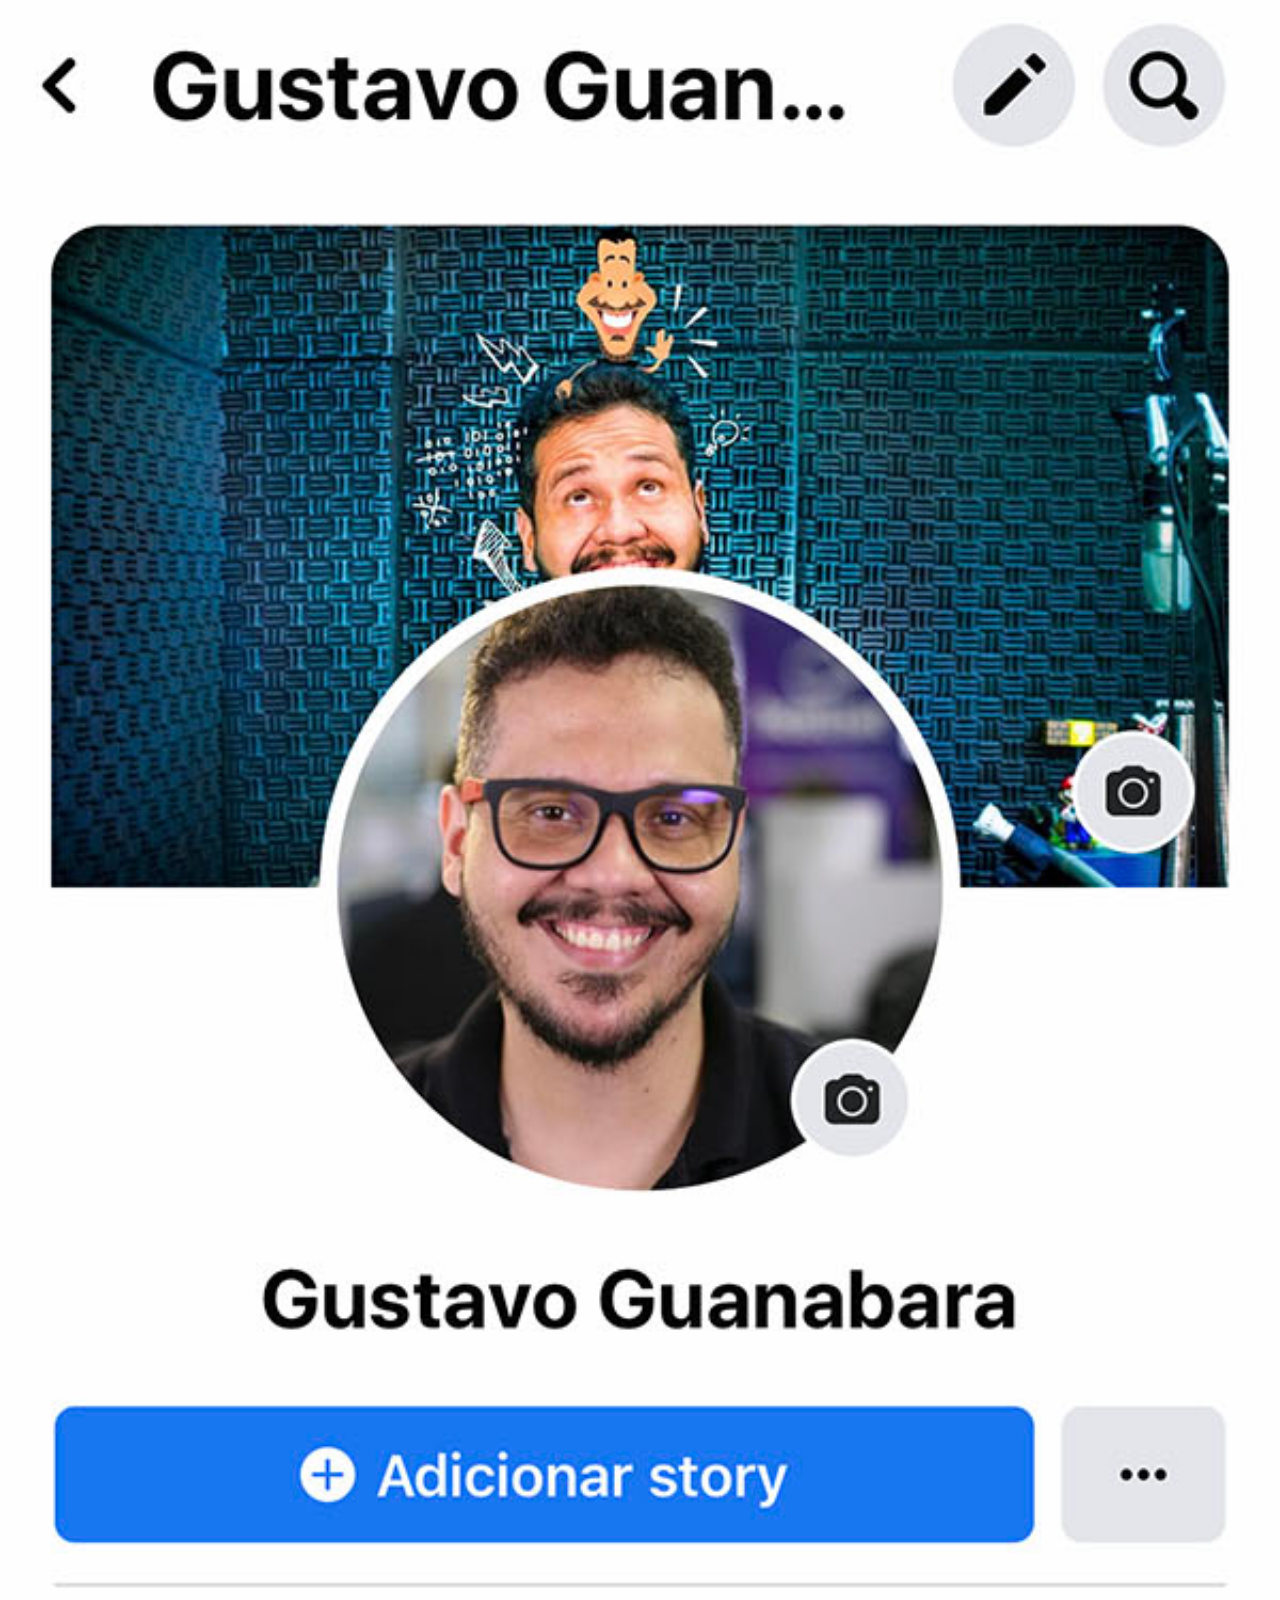
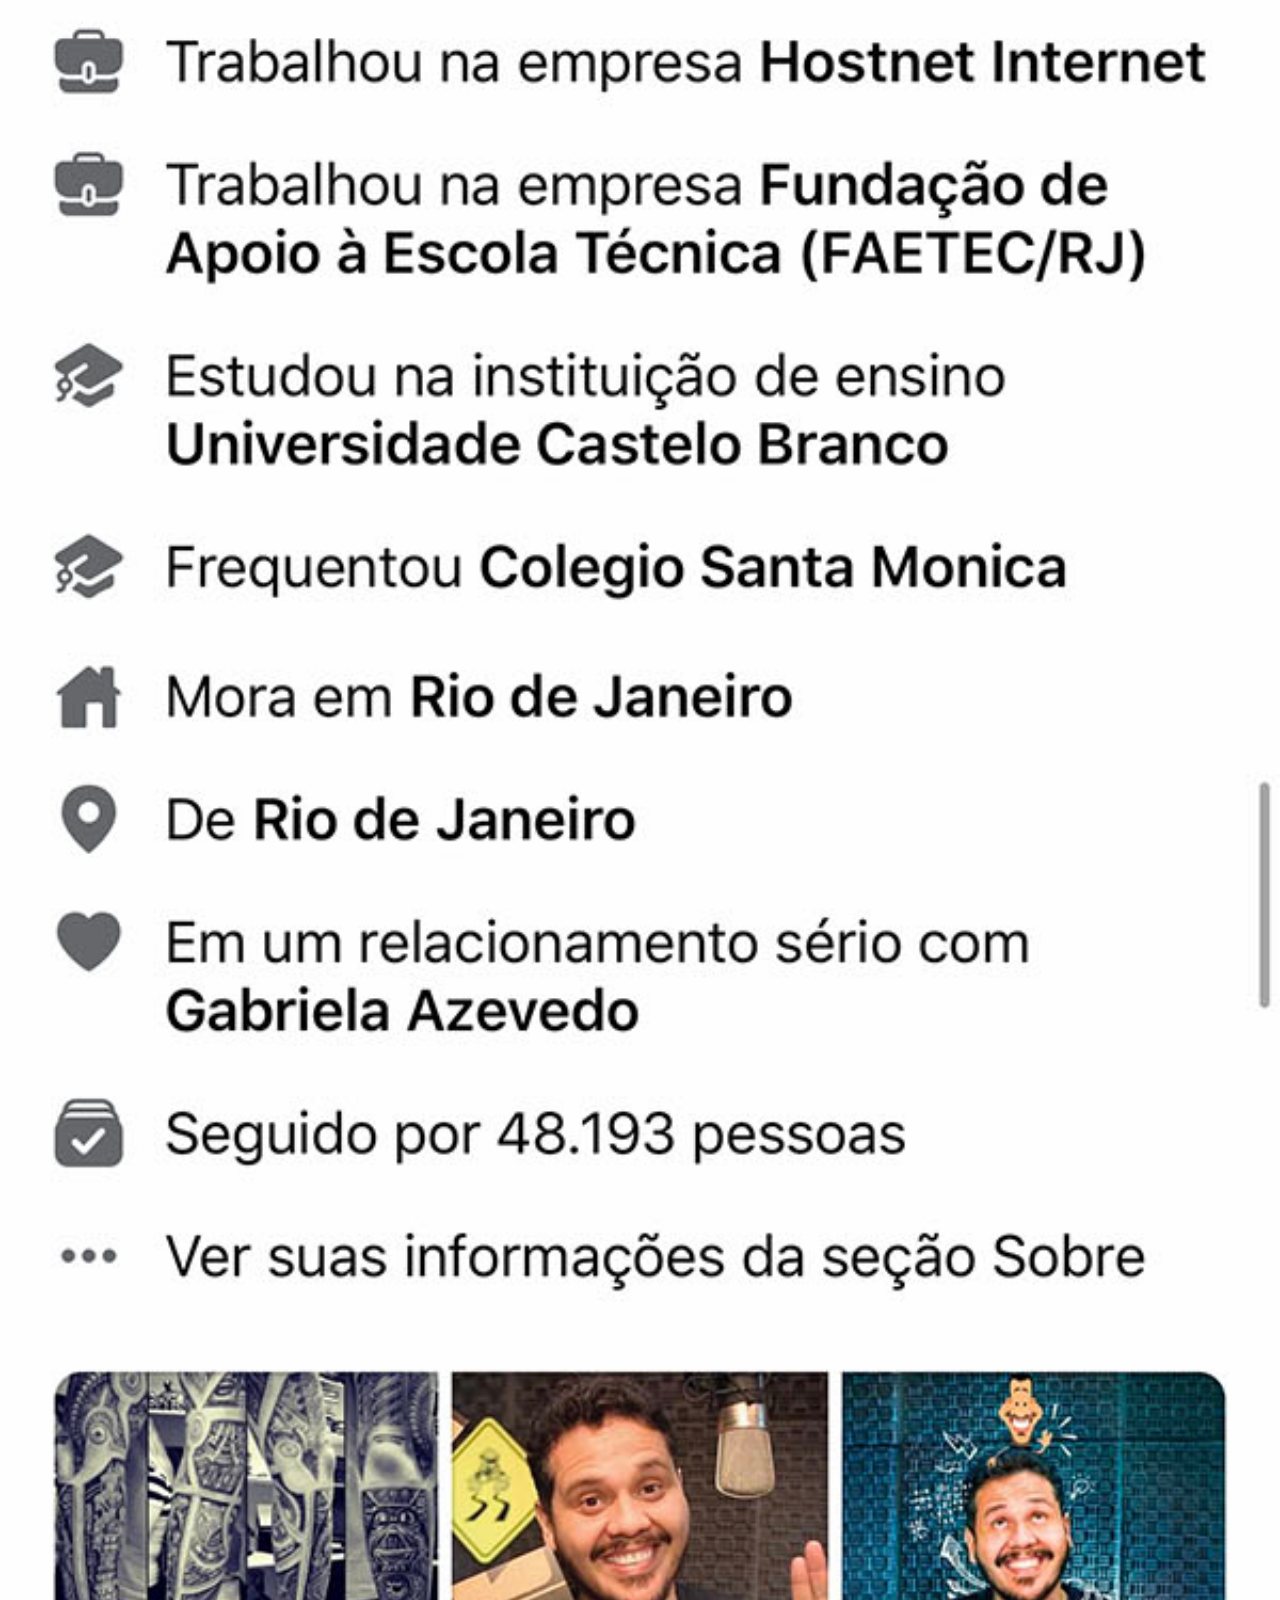
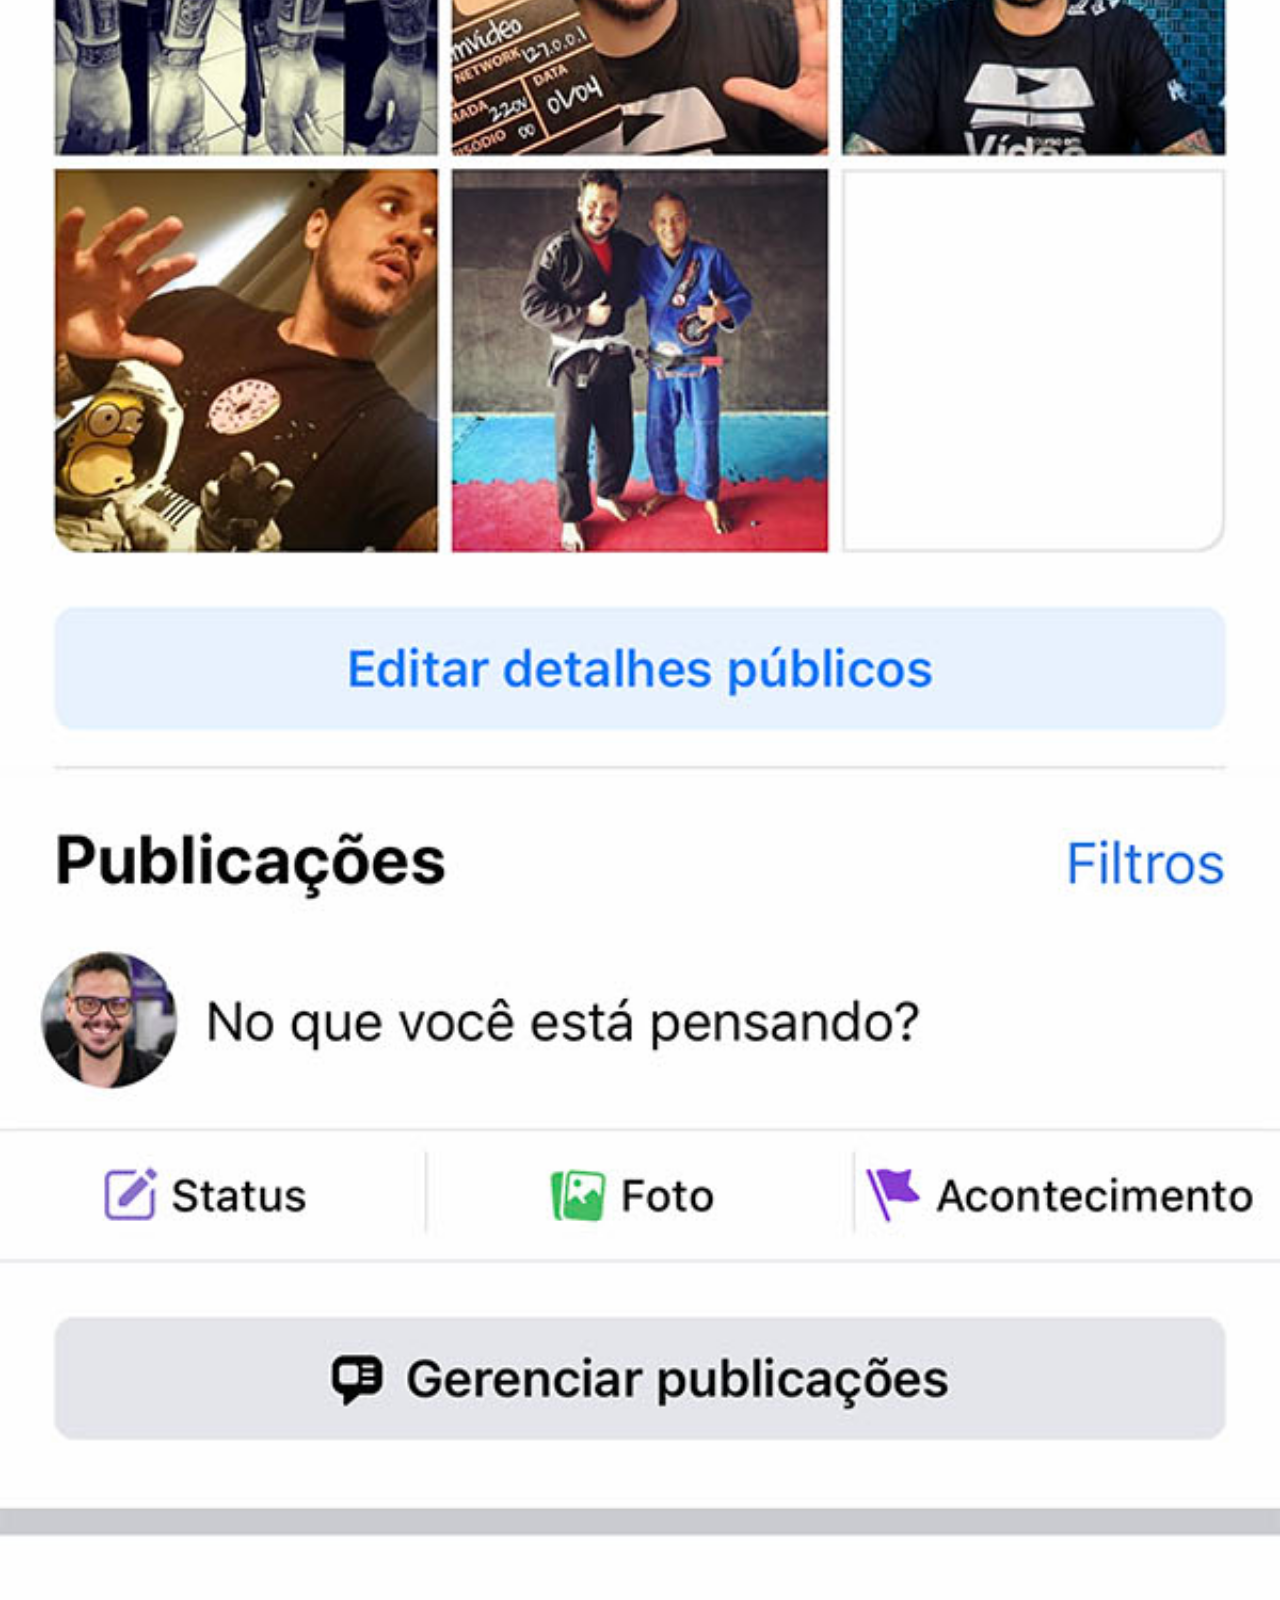
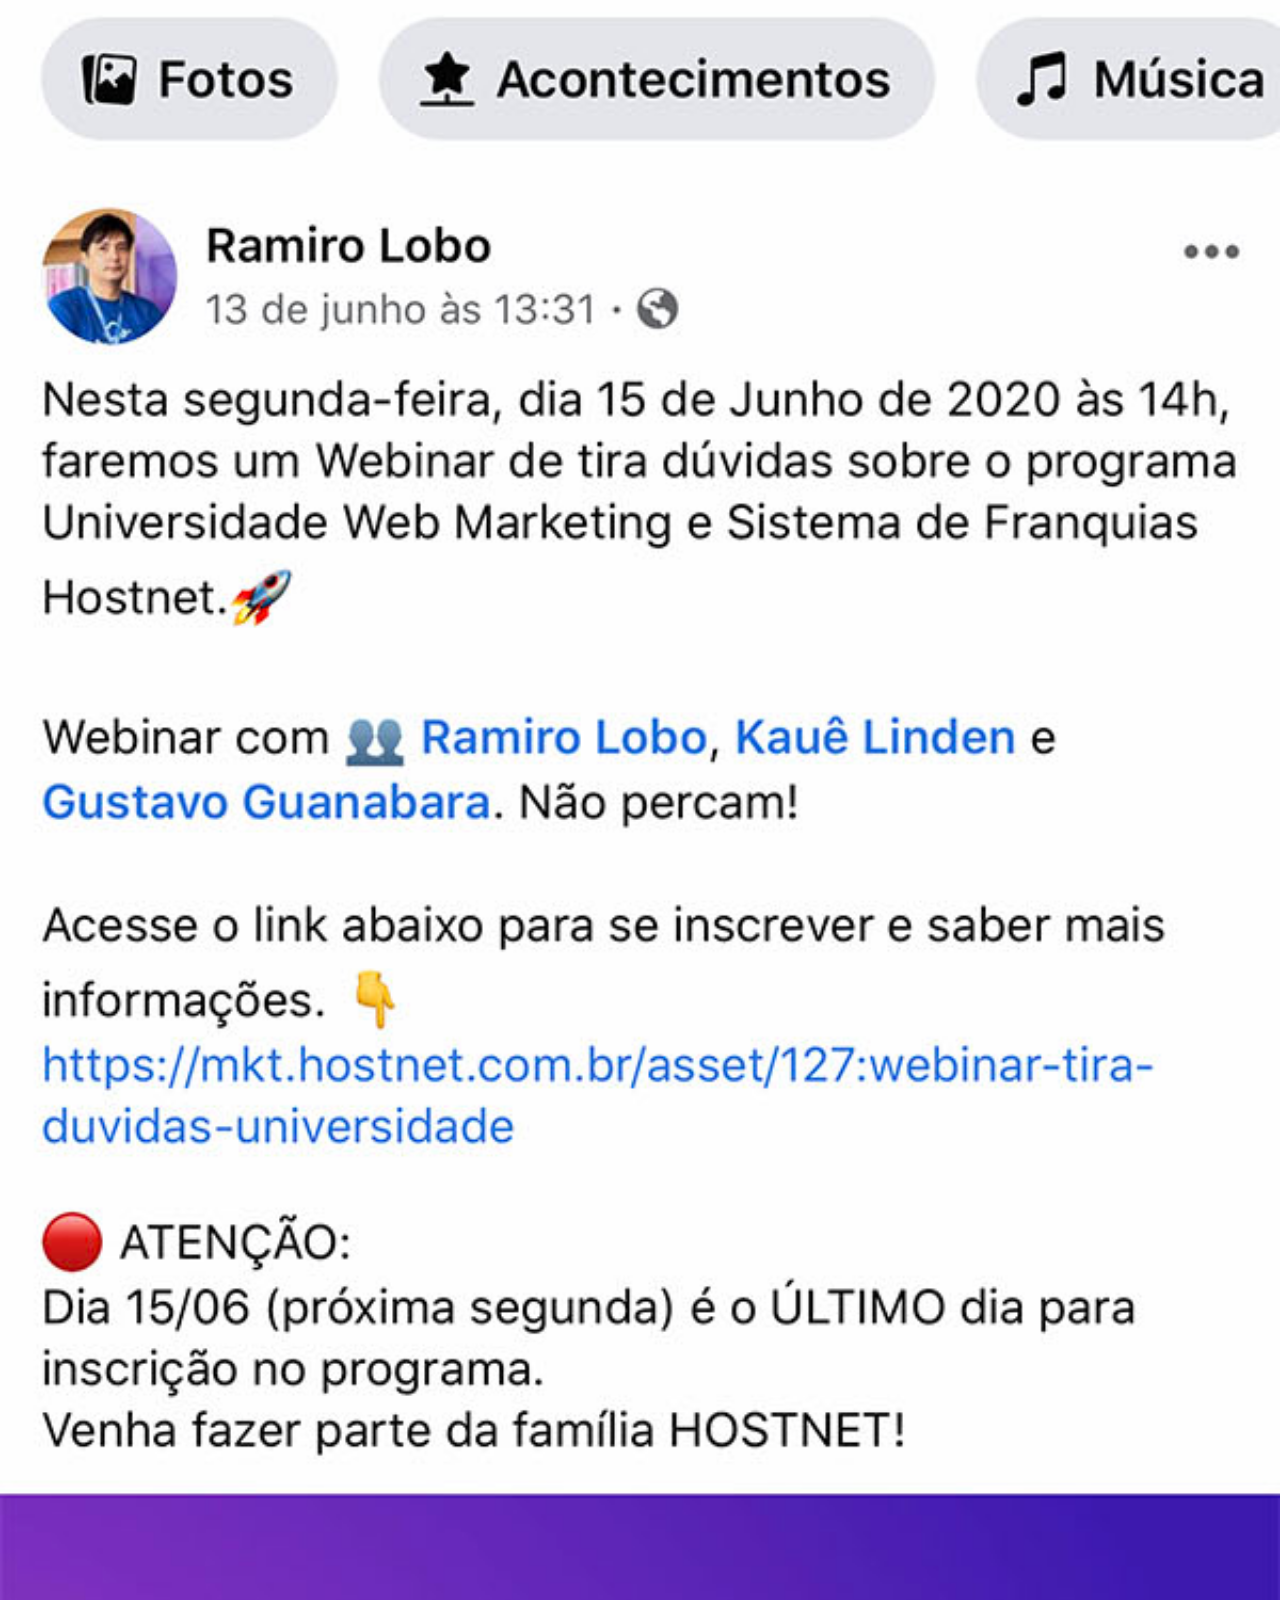
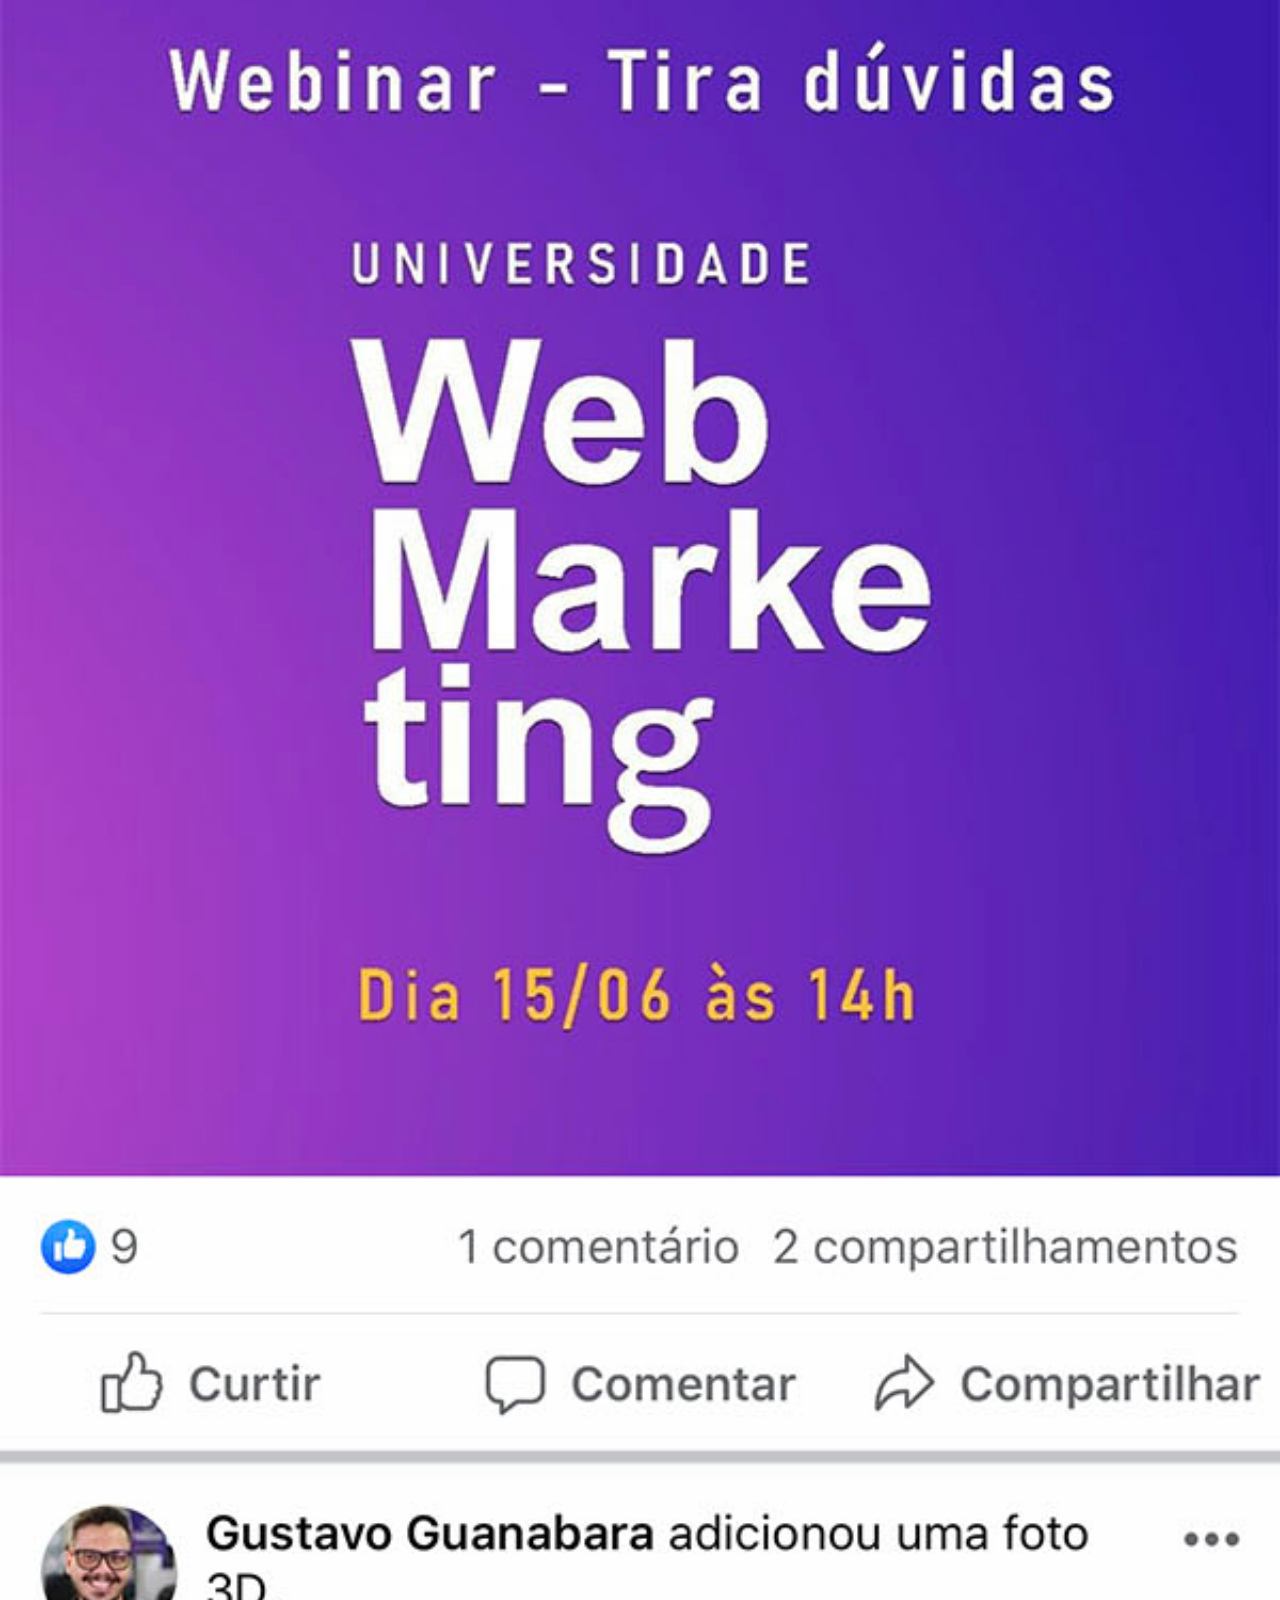
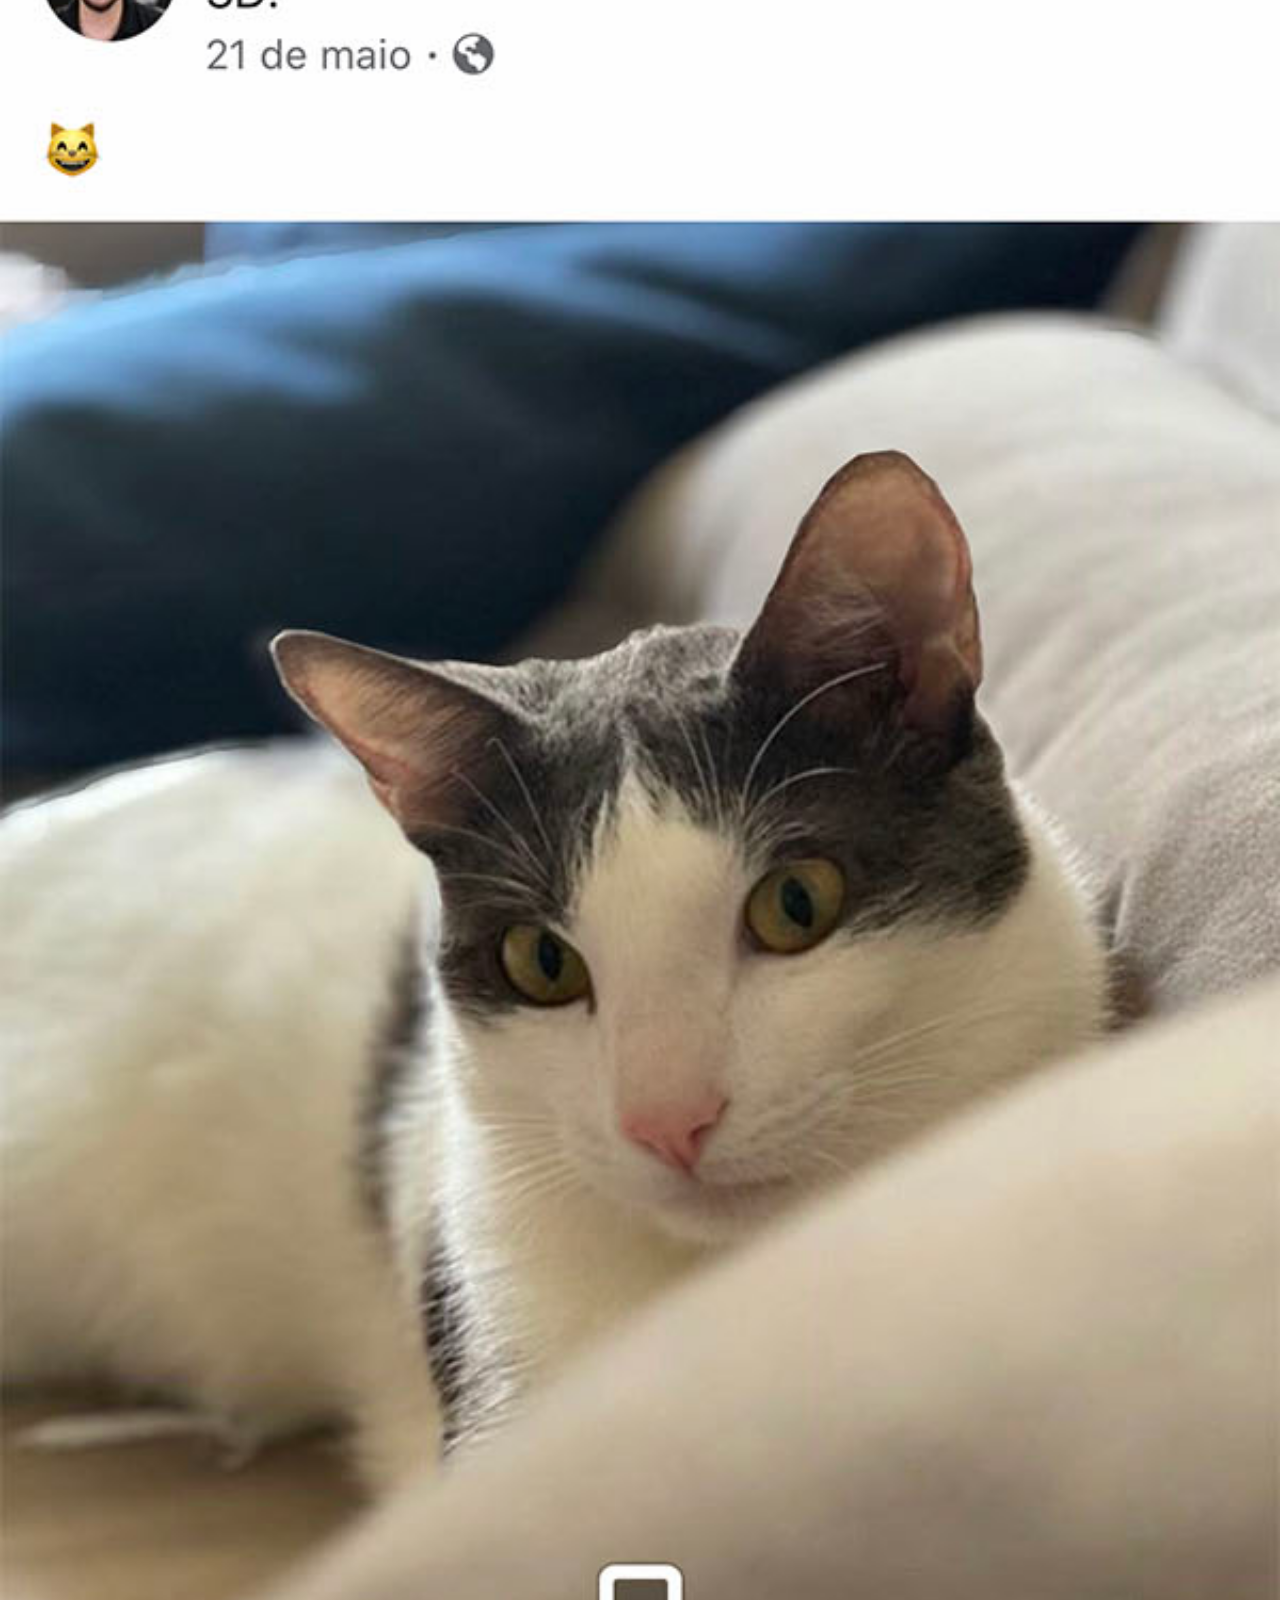
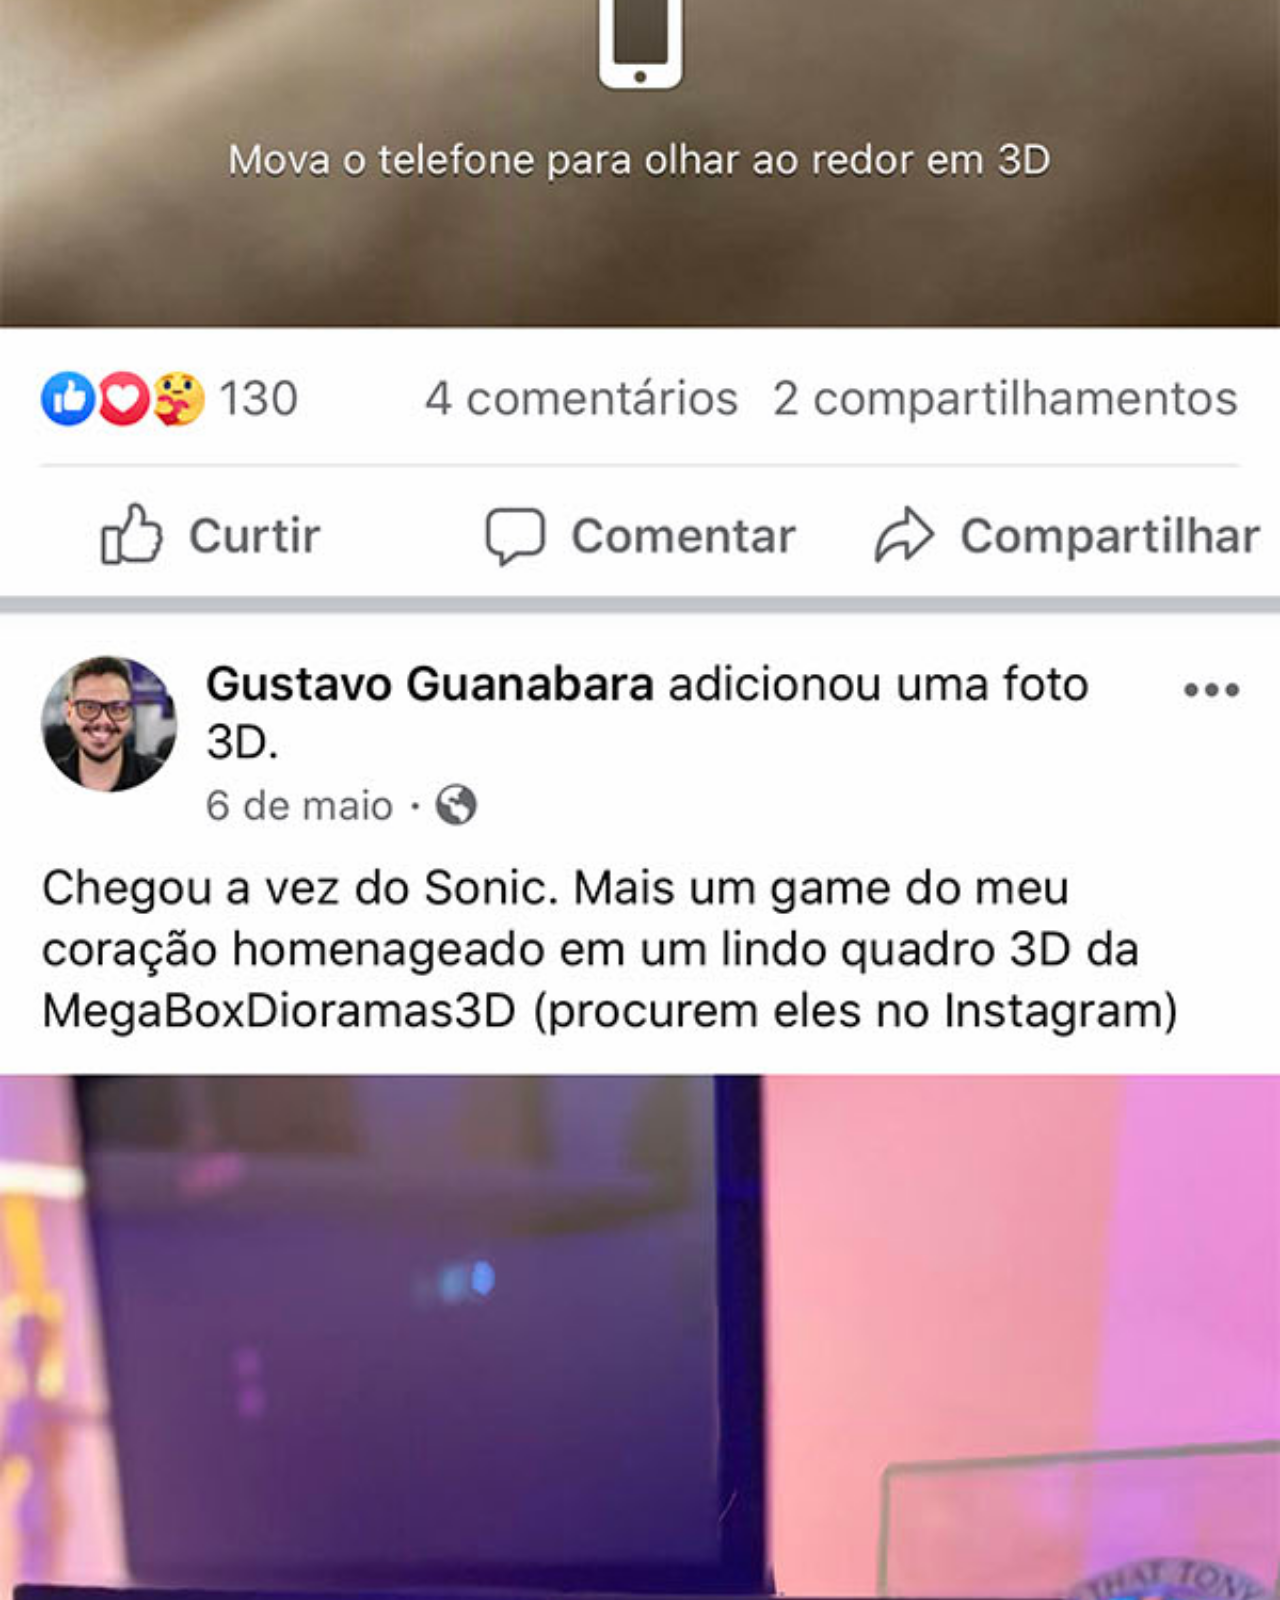
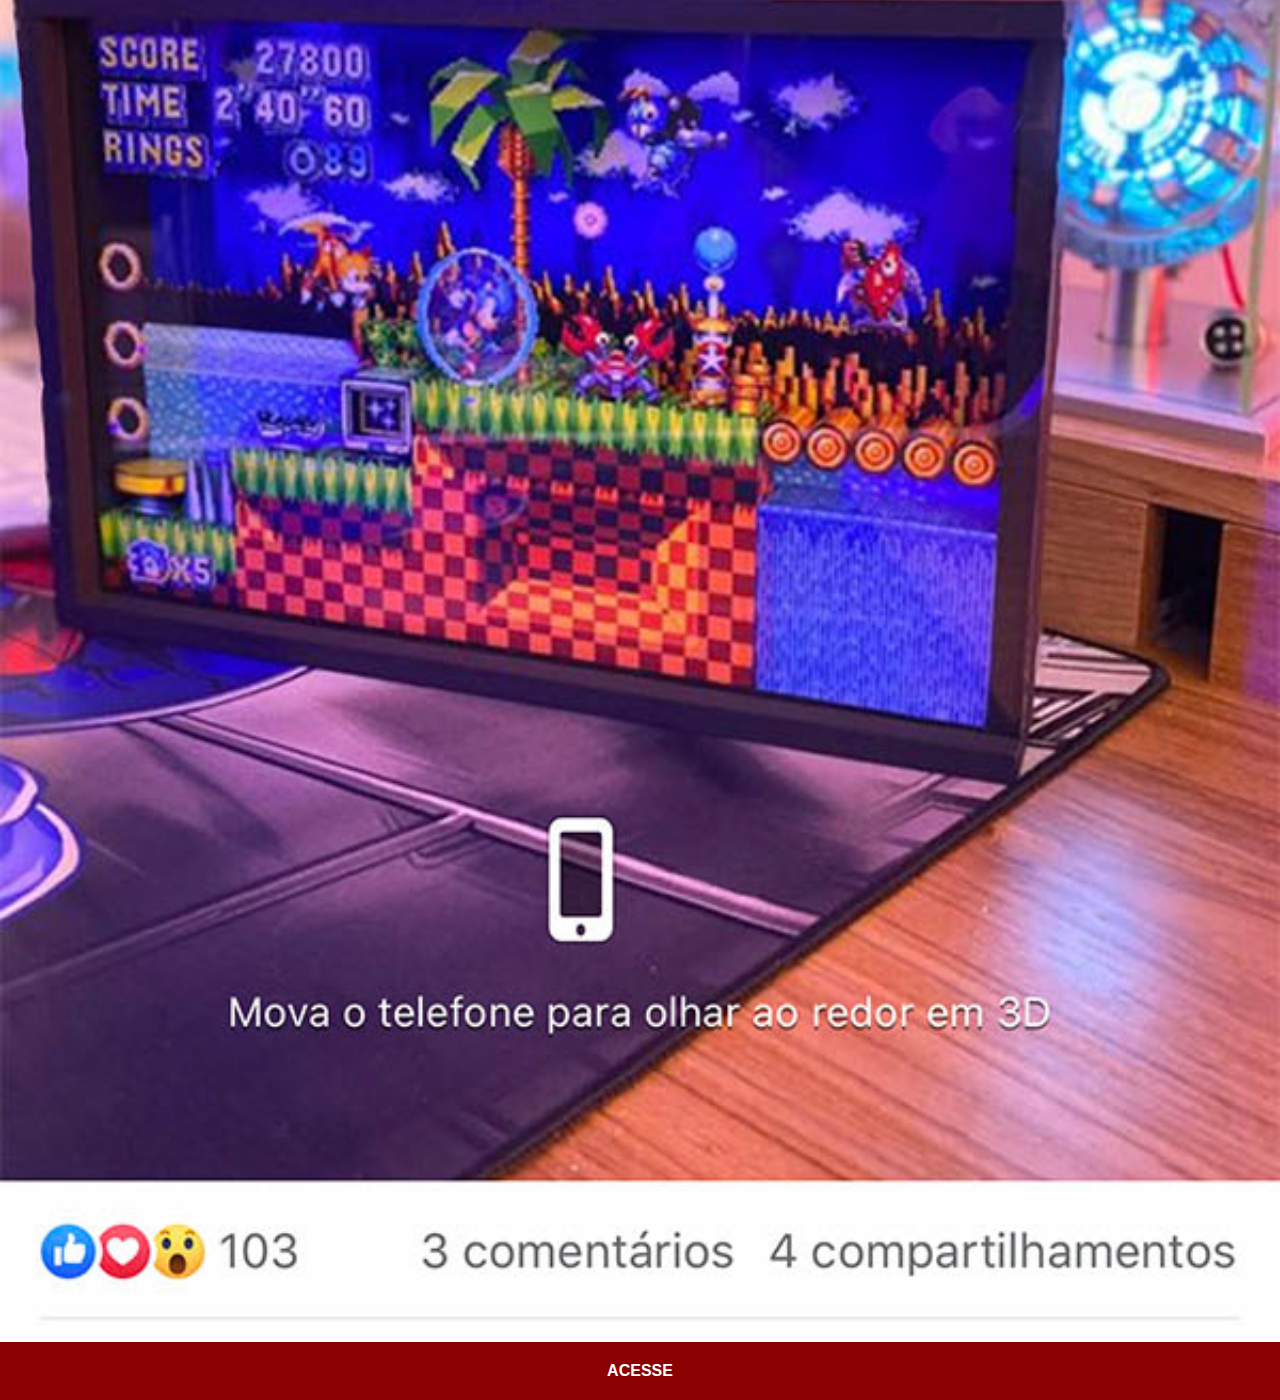
==== artstation.html @ 7fc35cdc "projet" ====
<!DOCTYPE html>
<html lang="pt-br">
<head>
    <meta charset="UTF-8">
    <meta http-equiv="X-UA-Compatible" content="IE=edge">
    <meta name="viewport" content="width=device-width, initial-scale=1.0">
    <title>Artstation</title>
    <link rel="stylesheet" href="estilos/social.css">
</head>
<body>
    <img src="imagens/tela-facebook.jpg" alt="Artstation">
    <a href="https://www.artstation.com/mbrdonizeti" target="_blank">ACESSE</a>
</body>
</html>
---- estilos/social.css ----
@charset "UTF-8";

* {
    margin: 0px;
    padding: 0px;
    font-family: Arial, Helvetica, sans-serif;
}

::-webkit-scrollbar{
    width: 0px;
    height: 0px;
}

img{
    width: 100vw;


}

a{
    display: block;
    background-color: darkred;
    color: white;
    padding: 20px;
    text-align: center;
    font-weight: bolder;
    text-decoration: none;

}

a:hover{
    background-color: red;
}
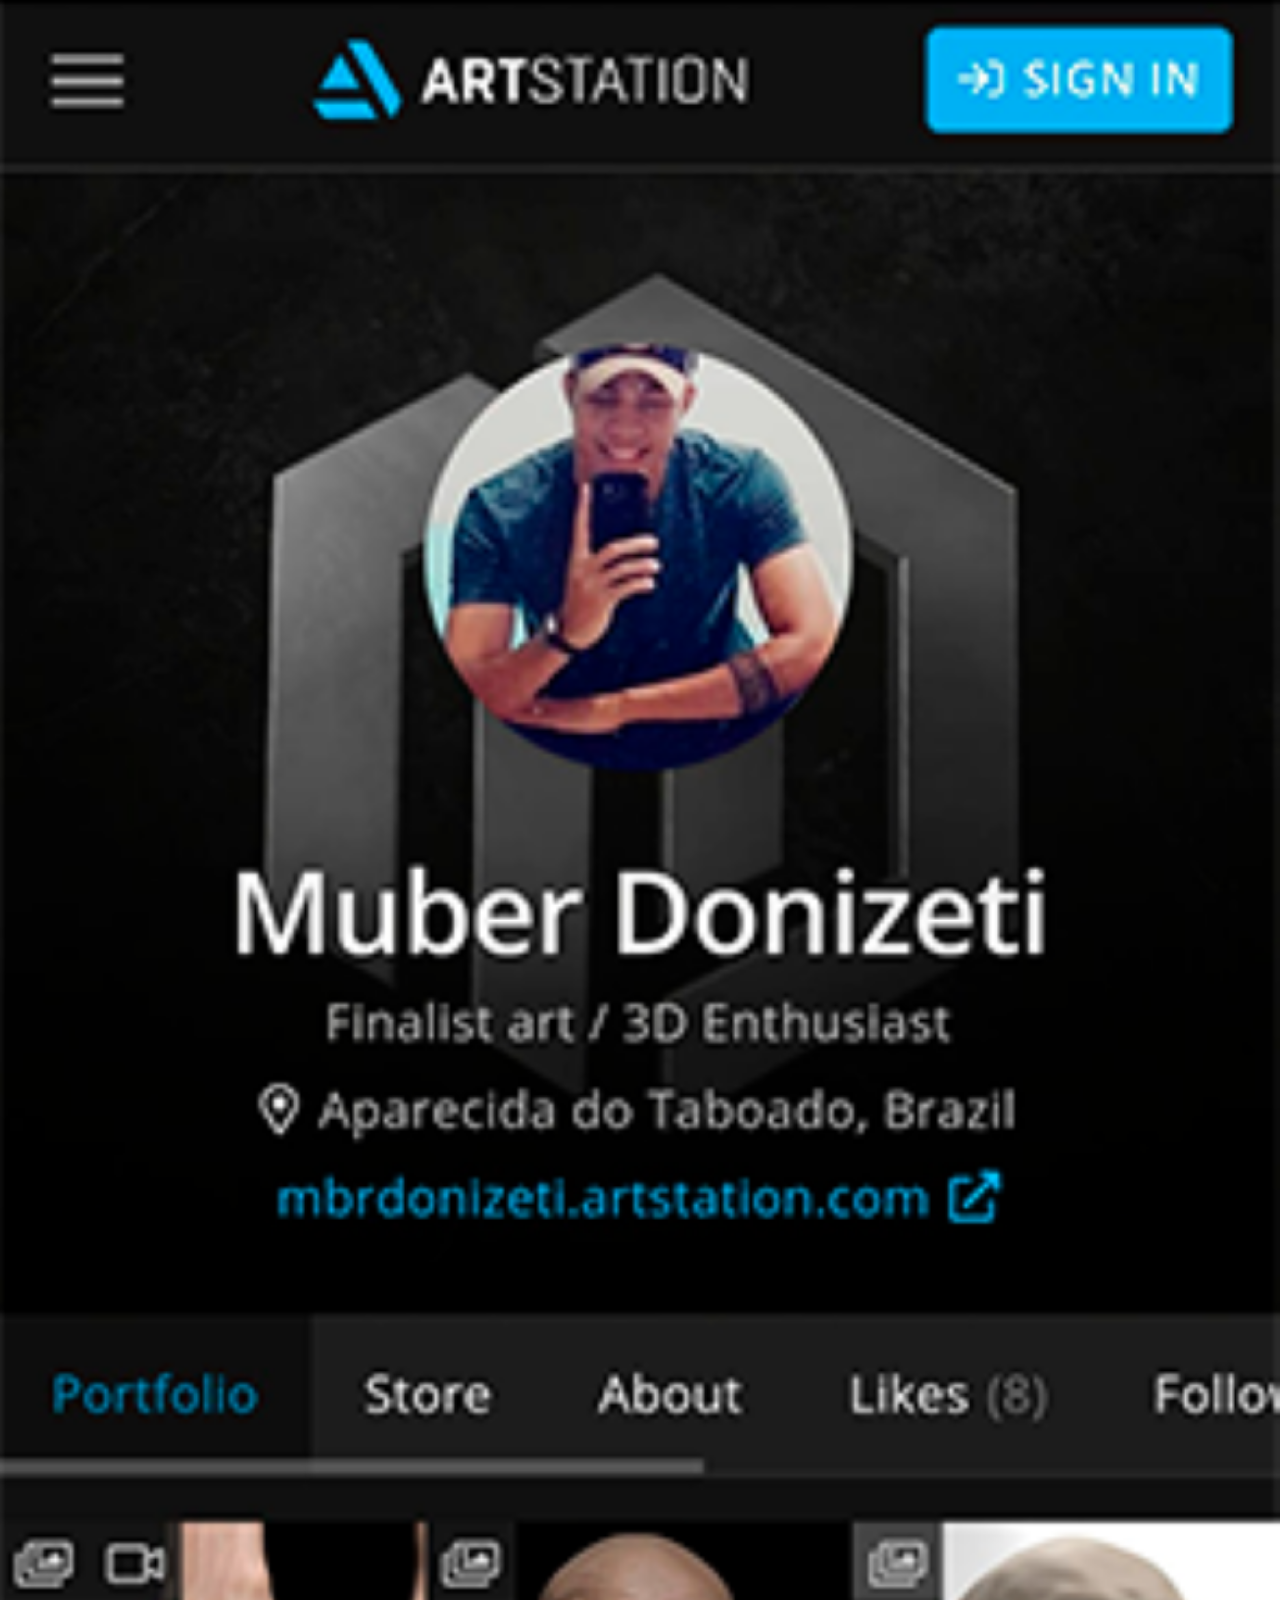
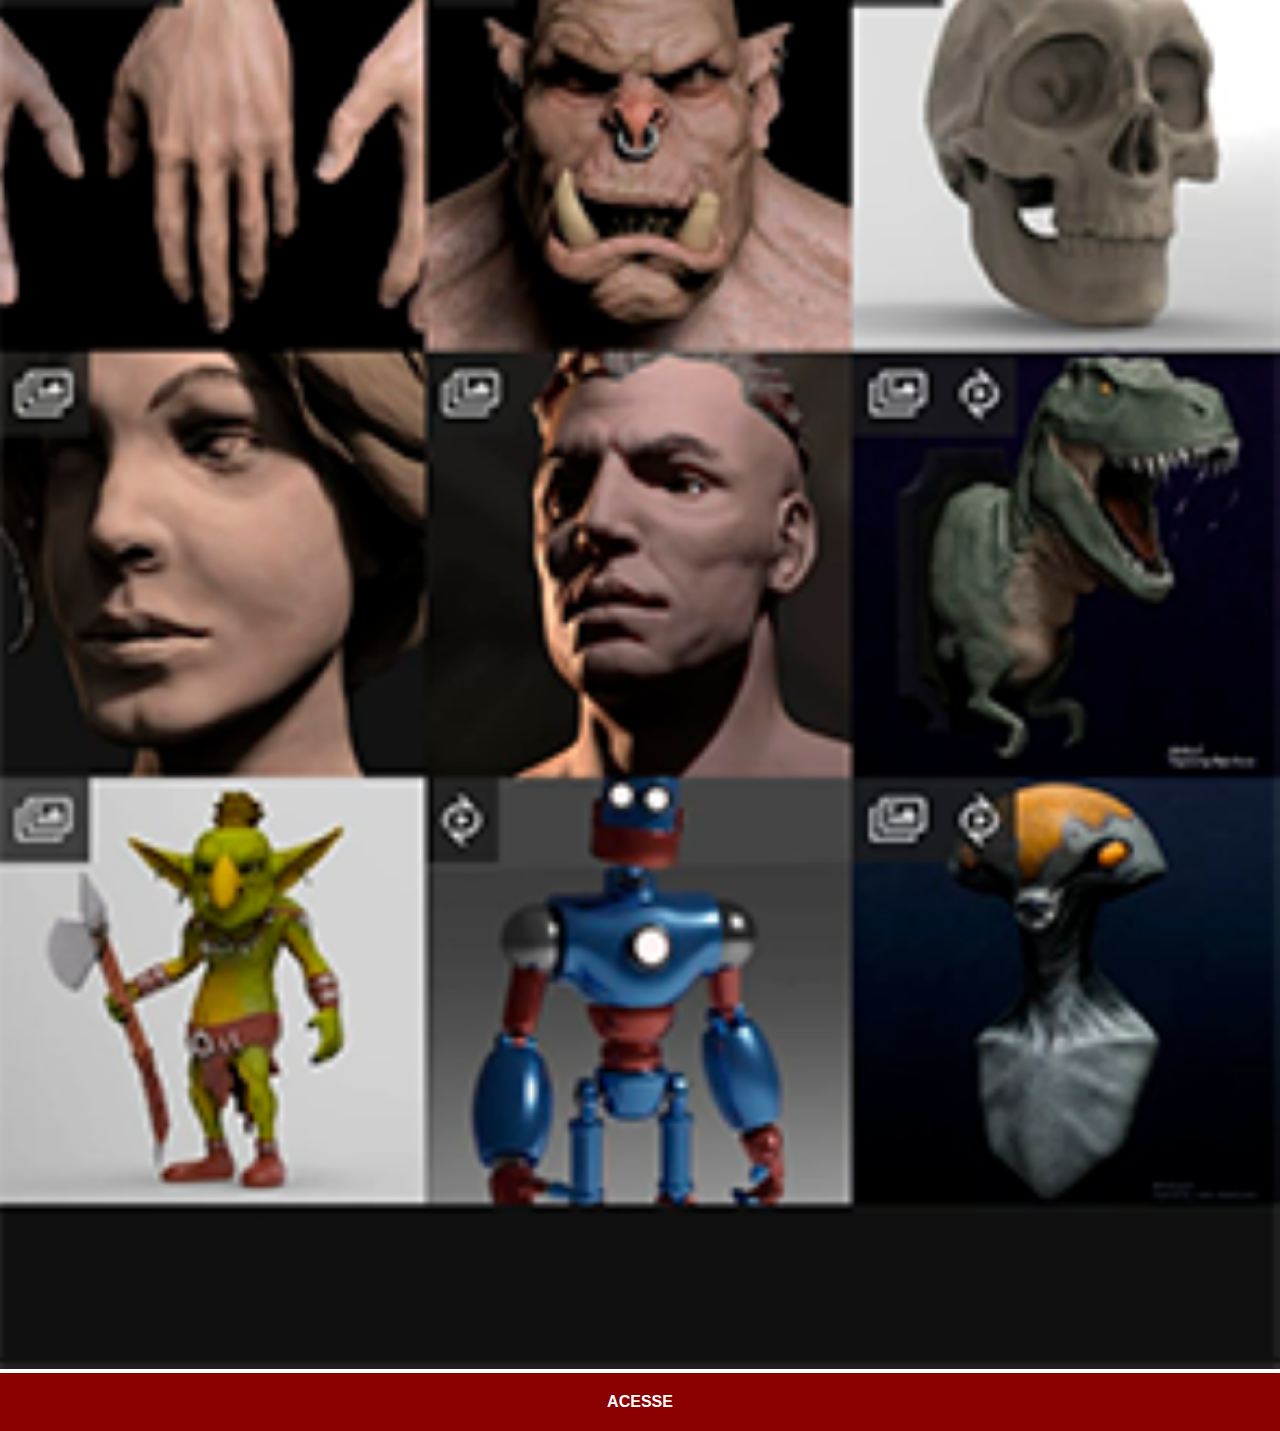
==== commit d372bed7: "imagens" ====
--- a/artstation.html
+++ b/artstation.html
@@ -8,7 +8,7 @@
     <link rel="stylesheet" href="estilos/social.css">
 </head>
 <body>
-    <img src="imagens/tela-facebook.jpg" alt="Artstation">
+    <img src="imagens/artstation-tela.png.png" alt="Artstation">
     <a href="https://www.artstation.com/mbrdonizeti" target="_blank">ACESSE</a>
 </body>
 </html>